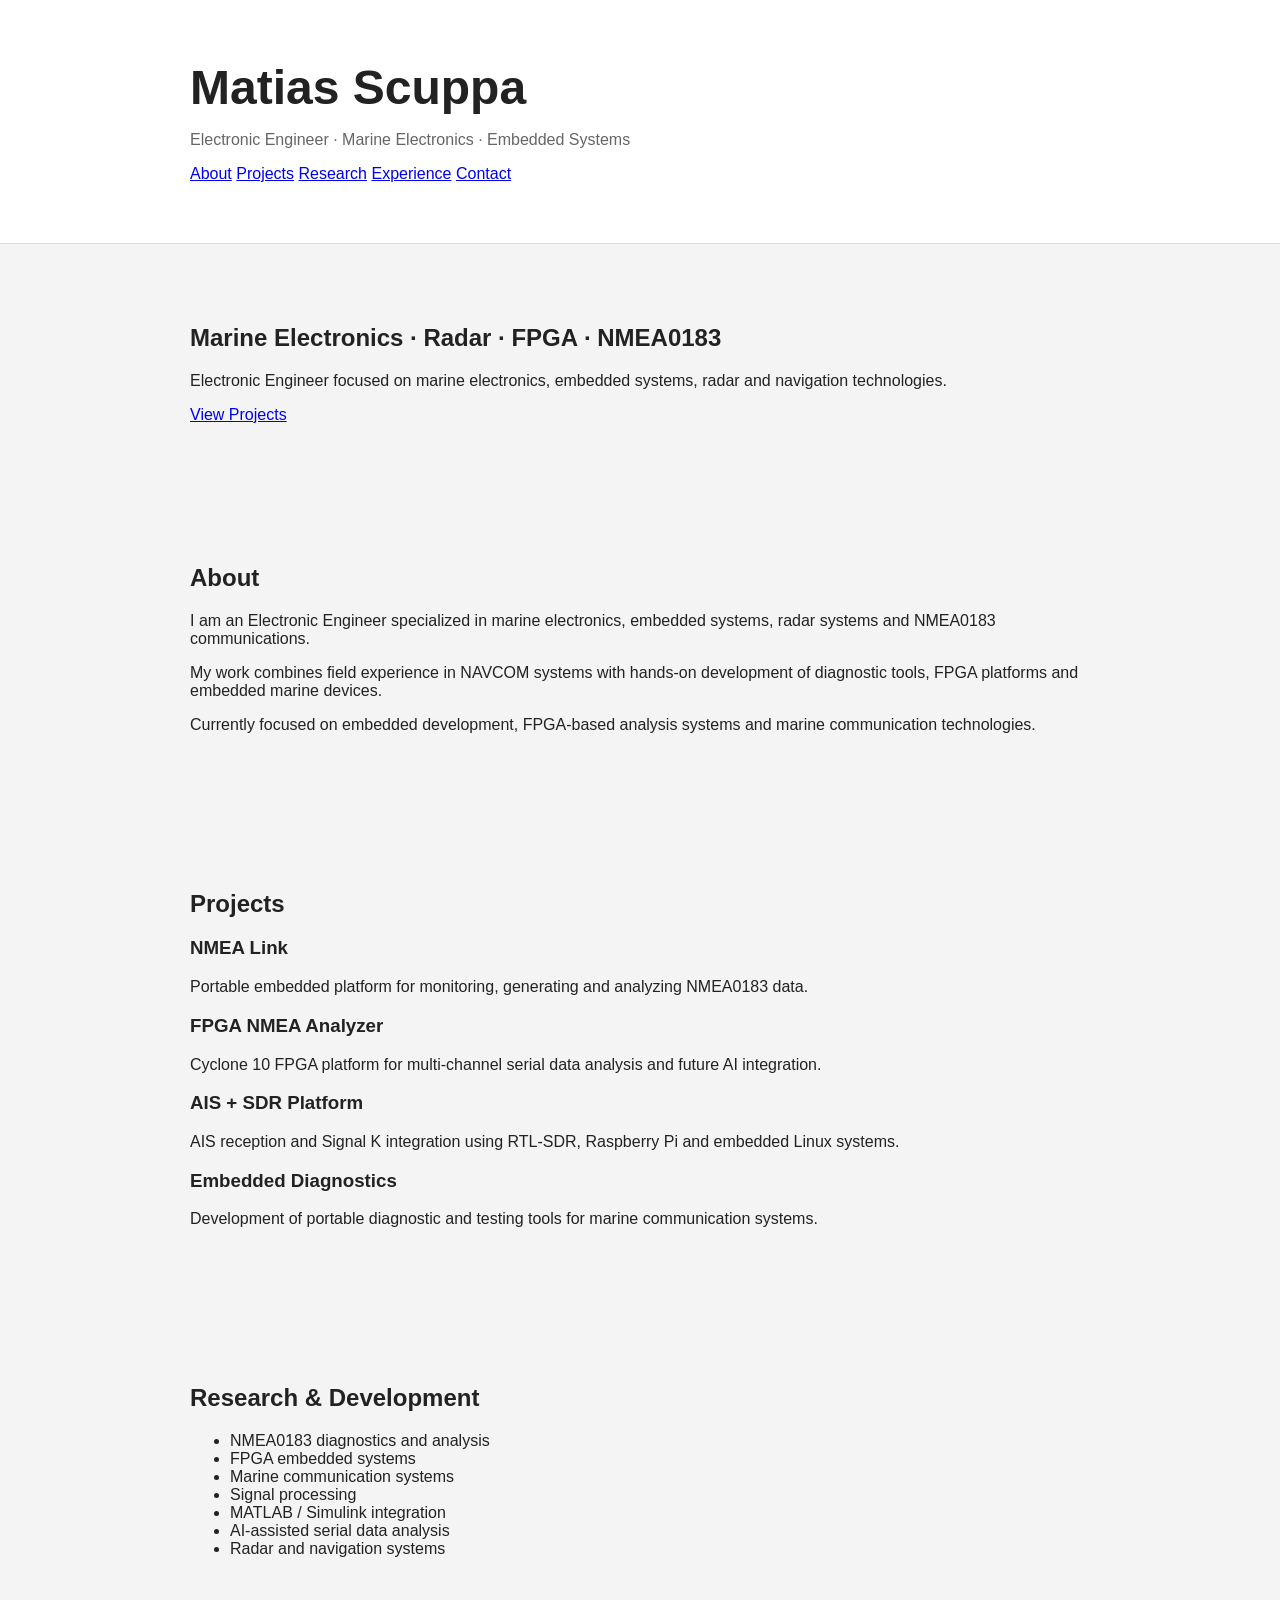
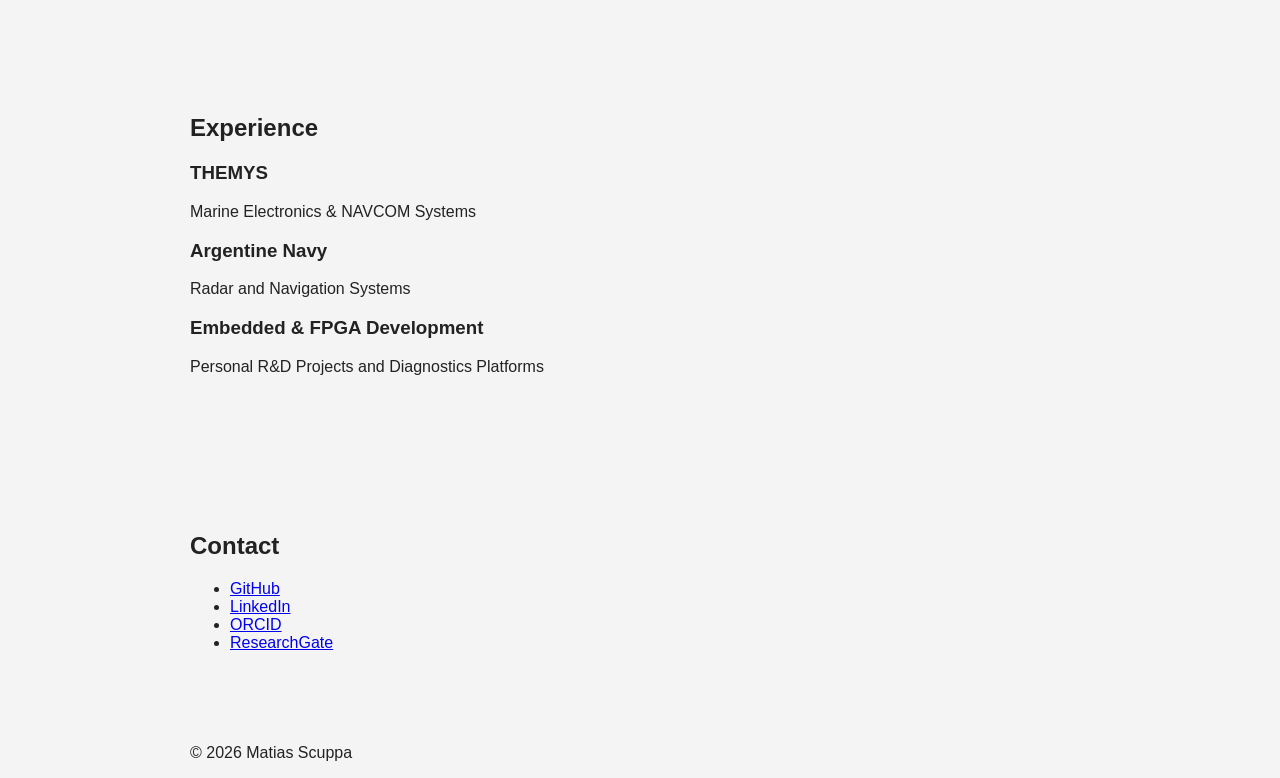
==== index.html @ 129d57f4 "New portfolio design" ====
<!DOCTYPE html>
<html lang="en">

<head>
  <meta charset="UTF-8">
  <meta name="viewport" content="width=device-width, initial-scale=1.0">
  <title>Matias Scuppa</title>
  <link rel="stylesheet" href="style.css">
</head>

<body>

  <!-- NAVBAR -->
  <header>
    <div class="container nav-container">

      <div>
        <h1 class="logo">Matias Scuppa</h1>
        <p class="subtitle">
          Electronic Engineer · Marine Electronics · Embedded Systems
        </p>
      </div>

      <nav>
        <a href="#about">About</a>
        <a href="#projects">Projects</a>
        <a href="#research">Research</a>
        <a href="#experience">Experience</a>
        <a href="#contact">Contact</a>
      </nav>

    </div>
  </header>

  <!-- HERO -->
  <section class="hero">
    <div class="container">

      <h2>
        Marine Electronics · Radar · FPGA · NMEA0183
      </h2>

      <p>
        Electronic Engineer focused on marine electronics,
        embedded systems, radar and navigation technologies.
      </p>

      <a class="button" href="#projects">
        View Projects
      </a>

    </div>
  </section>

  <!-- ABOUT -->
  <section id="about" class="container section">

    <h2>About</h2>

    <p>
      I am an Electronic Engineer specialized in marine electronics,
      embedded systems, radar systems and NMEA0183 communications.
    </p>

    <p>
      My work combines field experience in NAVCOM systems
      with hands-on development of diagnostic tools,
      FPGA platforms and embedded marine devices.
    </p>

    <p>
      Currently focused on embedded development,
      FPGA-based analysis systems and marine communication technologies.
    </p>

  </section>

  <!-- PROJECTS -->
  <section id="projects" class="container section">

    <h2>Projects</h2>

    <div class="grid">

      <div class="card">
        <h3>NMEA Link</h3>

        <p>
          Portable embedded platform for monitoring,
          generating and analyzing NMEA0183 data.
        </p>
      </div>

      <div class="card">
        <h3>FPGA NMEA Analyzer</h3>

        <p>
          Cyclone 10 FPGA platform for multi-channel
          serial data analysis and future AI integration.
        </p>
      </div>

      <div class="card">
        <h3>AIS + SDR Platform</h3>

        <p>
          AIS reception and Signal K integration using
          RTL-SDR, Raspberry Pi and embedded Linux systems.
        </p>
      </div>

      <div class="card">
        <h3>Embedded Diagnostics</h3>

        <p>
          Development of portable diagnostic and testing
          tools for marine communication systems.
        </p>
      </div>

    </div>

  </section>

  <!-- RESEARCH -->
  <section id="research" class="container section">

    <h2>Research & Development</h2>

    <div class="card">

      <ul>
        <li>NMEA0183 diagnostics and analysis</li>
        <li>FPGA embedded systems</li>
        <li>Marine communication systems</li>
        <li>Signal processing</li>
        <li>MATLAB / Simulink integration</li>
        <li>AI-assisted serial data analysis</li>
        <li>Radar and navigation systems</li>
      </ul>

    </div>

  </section>

  <!-- EXPERIENCE -->
  <section id="experience" class="container section">

    <h2>Experience</h2>

    <div class="timeline">

      <div class="timeline-item">
        <h3>THEMYS</h3>
        <p>Marine Electronics & NAVCOM Systems</p>
      </div>

      <div class="timeline-item">
        <h3>Argentine Navy</h3>
        <p>Radar and Navigation Systems</p>
      </div>

      <div class="timeline-item">
        <h3>Embedded & FPGA Development</h3>
        <p>Personal R&D Projects and Diagnostics Platforms</p>
      </div>

    </div>

  </section>

  <!-- CONTACT -->
  <section id="contact" class="container section">

    <h2>Contact</h2>

    <div class="card">

      <ul class="contact-list">
        <li>
          <a href="https://github.com/matiasscuppa">
            GitHub
          </a>
        </li>

        <li>
          <a href="https://www.linkedin.com/in/matias-scuppa/">
            LinkedIn
          </a>
        </li>

        <li>
          <a href="https://orcid.org/0009-0004-0141-5766">
            ORCID
          </a>
        </li>

        <li>
          <a href="https://www.researchgate.net/profile/Matias-Scuppa">
            ResearchGate
          </a>
        </li>
      </ul>

    </div>

  </section>

  <!-- FOOTER -->
  <footer>

    <div class="container">
      <p>© 2026 Matias Scuppa</p>
    </div>

  </footer>

</body>

</html>
---- style.css ----
body {
  margin: 0;
  font-family: Arial, sans-serif;
  background: #f4f4f4;
  color: #222;
}

.container {
  width: 90%;
  max-width: 900px;
  margin: auto;
}

header {
  background: white;
  padding: 60px 0;
  border-bottom: 1px solid #ddd;
}

h1 {
  margin: 0;
  font-size: 48px;
}

.subtitle {
  color: #666;
}

section {
  padding: 60px 0;
}
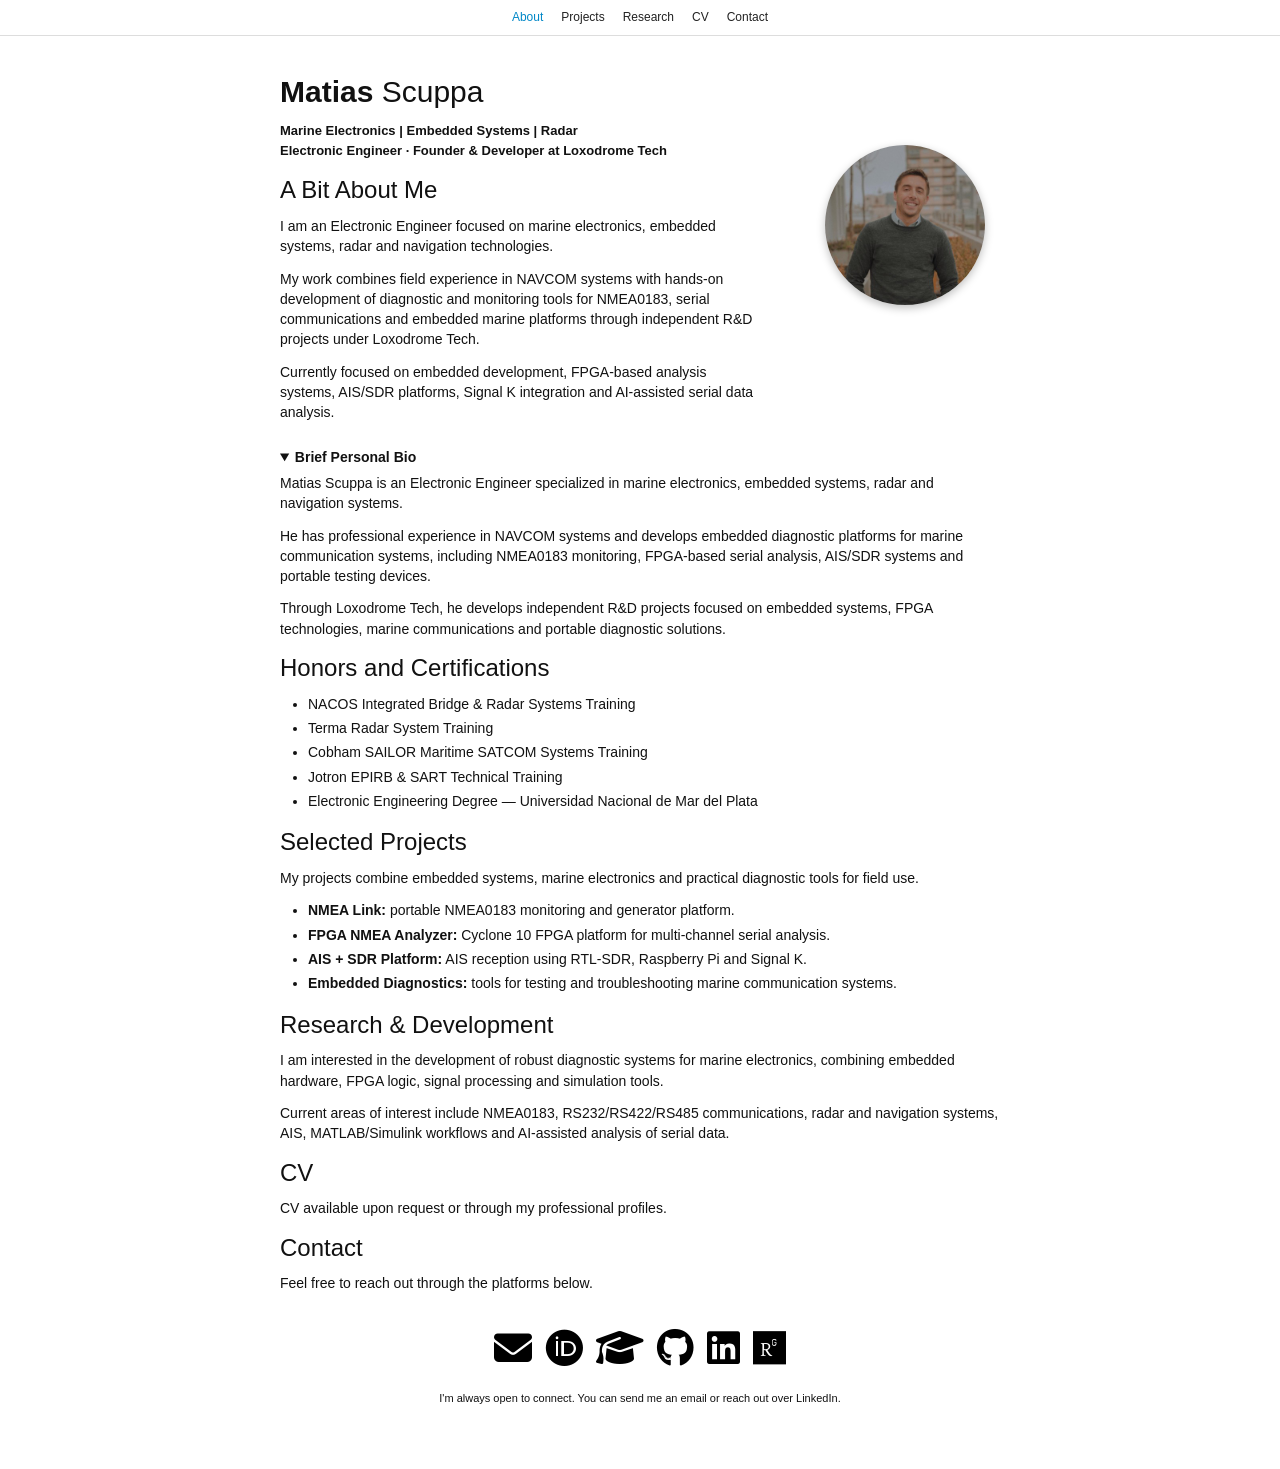
==== commit 1bc291fd: "Update portfolio website" ====
--- a/index.html
+++ b/index.html
@@ -2,218 +2,241 @@
 <html lang="en">
 
 <head>
-  <meta charset="UTF-8">
-  <meta name="viewport" content="width=device-width, initial-scale=1.0">
+  <meta charset="UTF-8" />
+  <meta name="viewport" content="width=device-width, initial-scale=1.0" />
+
   <title>Matias Scuppa</title>
-  <link rel="stylesheet" href="style.css">
+
+  <link rel="stylesheet" href="style.css" />
+
+  <link rel="stylesheet"
+        href="https://cdnjs.cloudflare.com/ajax/libs/font-awesome/6.5.1/css/all.min.css">
 </head>
 
 <body>
 
-  <!-- NAVBAR -->
-  <header>
-    <div class="container nav-container">
-
-      <div>
-        <h1 class="logo">Matias Scuppa</h1>
-        <p class="subtitle">
-          Electronic Engineer · Marine Electronics · Embedded Systems
-        </p>
+  <!-- TOP NAVIGATION -->
+  <nav class="top-nav">
+    <a href="#about" class="active">About</a>
+    <a href="#projects">Projects</a>
+    <a href="#research">Research</a>
+    <a href="#cv">CV</a>
+    <a href="#contact">Contact</a>
+  </nav>
+
+  <main class="page">
+
+    <!-- INTRO -->
+    <section id="about" class="intro">
+
+      <div class="intro-text">
+
+        <h1>
+          <strong>Matias</strong> Scuppa
+        </h1>
+
+        <p class="tagline">
+          Marine Electronics | Embedded Systems | Radar
+        </p>
+
+        <p class="role">
+          Electronic Engineer · Founder & Developer at Loxodrome Tech
+        </p>
+
+        <h2>A Bit About Me</h2>
+
+        <p>
+          I am an Electronic Engineer focused on marine electronics,
+          embedded systems, radar and navigation technologies.
+        </p>
+
+        <p>
+          My work combines field experience in NAVCOM systems with
+          hands-on development of diagnostic and monitoring tools for
+          NMEA0183, serial communications and embedded marine platforms
+          through independent R&D projects under Loxodrome Tech.
+        </p>
+
+        <p>
+          Currently focused on embedded development,
+          FPGA-based analysis systems, AIS/SDR platforms,
+          Signal K integration and AI-assisted serial data analysis.
+        </p>
+
       </div>
 
-      <nav>
-        <a href="#about">About</a>
-        <a href="#projects">Projects</a>
-        <a href="#research">Research</a>
-        <a href="#experience">Experience</a>
-        <a href="#contact">Contact</a>
-      </nav>
-
-    </div>
-  </header>
-
-  <!-- HERO -->
-  <section class="hero">
-    <div class="container">
-
-      <h2>
-        Marine Electronics · Radar · FPGA · NMEA0183
-      </h2>
-
-      <p>
-        Electronic Engineer focused on marine electronics,
-        embedded systems, radar and navigation technologies.
-      </p>
-
-      <a class="button" href="#projects">
-        View Projects
-      </a>
-
-    </div>
-  </section>
-
-  <!-- ABOUT -->
-  <section id="about" class="container section">
-
-    <h2>About</h2>
-
-    <p>
-      I am an Electronic Engineer specialized in marine electronics,
-      embedded systems, radar systems and NMEA0183 communications.
-    </p>
-
-    <p>
-      My work combines field experience in NAVCOM systems
-      with hands-on development of diagnostic tools,
-      FPGA platforms and embedded marine devices.
-    </p>
-
-    <p>
-      Currently focused on embedded development,
-      FPGA-based analysis systems and marine communication technologies.
-    </p>
-
-  </section>
-
-  <!-- PROJECTS -->
-  <section id="projects" class="container section">
-
-    <h2>Projects</h2>
-
-    <div class="grid">
-
-      <div class="card">
-        <h3>NMEA Link</h3>
-
-        <p>
-          Portable embedded platform for monitoring,
-          generating and analyzing NMEA0183 data.
-        </p>
+      <!-- PROFILE PHOTO -->
+      <div class="photo-box">
+        <img src="assets/profile.jpg" alt="Matias Scuppa">
       </div>
 
-      <div class="card">
-        <h3>FPGA NMEA Analyzer</h3>
-
-        <p>
-          Cyclone 10 FPGA platform for multi-channel
-          serial data analysis and future AI integration.
-        </p>
-      </div>
-
-      <div class="card">
-        <h3>AIS + SDR Platform</h3>
-
-        <p>
-          AIS reception and Signal K integration using
-          RTL-SDR, Raspberry Pi and embedded Linux systems.
-        </p>
-      </div>
-
-      <div class="card">
-        <h3>Embedded Diagnostics</h3>
-
-        <p>
-          Development of portable diagnostic and testing
-          tools for marine communication systems.
-        </p>
-      </div>
-
-    </div>
-
-  </section>
-
-  <!-- RESEARCH -->
-  <section id="research" class="container section">
-
-    <h2>Research & Development</h2>
-
-    <div class="card">
+    </section>
+
+    <!-- BIO -->
+    <section>
+
+      <details open>
+
+        <summary>
+          Brief Personal Bio
+        </summary>
+
+        <p>
+          Matias Scuppa is an Electronic Engineer specialized in marine
+          electronics, embedded systems, radar and navigation systems.
+        </p>
+
+        <p>
+          He has professional experience in NAVCOM systems and develops
+          embedded diagnostic platforms for marine communication systems,
+          including NMEA0183 monitoring, FPGA-based serial analysis,
+          AIS/SDR systems and portable testing devices.
+        </p>
+
+        <p>
+          Through Loxodrome Tech, he develops independent R&D projects
+          focused on embedded systems, FPGA technologies,
+          marine communications and portable diagnostic solutions.
+        </p>
+
+      </details>
+
+    </section>
+
+    <!-- CERTIFICATIONS -->
+    <section>
+
+      <h2>Honors and Certifications</h2>
 
       <ul>
-        <li>NMEA0183 diagnostics and analysis</li>
-        <li>FPGA embedded systems</li>
-        <li>Marine communication systems</li>
-        <li>Signal processing</li>
-        <li>MATLAB / Simulink integration</li>
-        <li>AI-assisted serial data analysis</li>
-        <li>Radar and navigation systems</li>
+        <li>NACOS Integrated Bridge & Radar Systems Training</li>
+        <li>Terma Radar System Training</li>
+        <li>Cobham SAILOR Maritime SATCOM Systems Training</li>
+        <li>Jotron EPIRB & SART Technical Training</li>
+        <li>Electronic Engineering Degree — Universidad Nacional de Mar del Plata</li>
       </ul>
 
-    </div>
-
-  </section>
-
-  <!-- EXPERIENCE -->
-  <section id="experience" class="container section">
-
-    <h2>Experience</h2>
-
-    <div class="timeline">
-
-      <div class="timeline-item">
-        <h3>THEMYS</h3>
-        <p>Marine Electronics & NAVCOM Systems</p>
-      </div>
-
-      <div class="timeline-item">
-        <h3>Argentine Navy</h3>
-        <p>Radar and Navigation Systems</p>
-      </div>
-
-      <div class="timeline-item">
-        <h3>Embedded & FPGA Development</h3>
-        <p>Personal R&D Projects and Diagnostics Platforms</p>
-      </div>
-
-    </div>
-
-  </section>
-
-  <!-- CONTACT -->
-  <section id="contact" class="container section">
-
-    <h2>Contact</h2>
-
-    <div class="card">
-
-      <ul class="contact-list">
-        <li>
-          <a href="https://github.com/matiasscuppa">
-            GitHub
-          </a>
-        </li>
-
-        <li>
-          <a href="https://www.linkedin.com/in/matias-scuppa/">
-            LinkedIn
-          </a>
-        </li>
-
-        <li>
-          <a href="https://orcid.org/0009-0004-0141-5766">
-            ORCID
-          </a>
-        </li>
-
-        <li>
-          <a href="https://www.researchgate.net/profile/Matias-Scuppa">
-            ResearchGate
-          </a>
-        </li>
+    </section>
+
+    <!-- PROJECTS -->
+    <section id="projects">
+
+      <h2>Selected Projects</h2>
+
+      <p>
+        My projects combine embedded systems,
+        marine electronics and practical diagnostic tools for field use.
+      </p>
+
+      <ul>
+
+        <li>
+          <strong>NMEA Link:</strong>
+          portable NMEA0183 monitoring and generator platform.
+        </li>
+
+        <li>
+          <strong>FPGA NMEA Analyzer:</strong>
+          Cyclone 10 FPGA platform for multi-channel serial analysis.
+        </li>
+
+        <li>
+          <strong>AIS + SDR Platform:</strong>
+          AIS reception using RTL-SDR, Raspberry Pi and Signal K.
+        </li>
+
+        <li>
+          <strong>Embedded Diagnostics:</strong>
+          tools for testing and troubleshooting marine communication systems.
+        </li>
+
       </ul>
 
-    </div>
-
-  </section>
-
-  <!-- FOOTER -->
-  <footer>
-
-    <div class="container">
-      <p>© 2026 Matias Scuppa</p>
-    </div>
-
-  </footer>
+    </section>
+
+    <!-- RESEARCH -->
+    <section id="research">
+
+      <h2>Research & Development</h2>
+
+      <p>
+        I am interested in the development of robust diagnostic systems
+        for marine electronics, combining embedded hardware,
+        FPGA logic, signal processing and simulation tools.
+      </p>
+
+      <p>
+        Current areas of interest include NMEA0183,
+        RS232/RS422/RS485 communications,
+        radar and navigation systems,
+        AIS, MATLAB/Simulink workflows
+        and AI-assisted analysis of serial data.
+      </p>
+
+    </section>
+
+    <!-- CV -->
+    <section id="cv">
+
+      <h2>CV</h2>
+
+      <p>
+        CV available upon request or through my professional profiles.
+      </p>
+
+    </section>
+
+    <!-- CONTACT -->
+    <section id="contact">
+
+      <h2>Contact</h2>
+
+      <p>
+        Feel free to reach out through the platforms below.
+      </p>
+
+    </section>
+
+    <!-- SOCIAL ICONS -->
+    <section class="social">
+
+      <a href="mailto:matiasscuppa@gmail.com">
+        <i class="fa-solid fa-envelope"></i>
+      </a>
+
+      <a href="https://orcid.org/0009-0004-0141-5766">
+        <i class="fa-brands fa-orcid"></i>
+      </a>
+
+      <a href="https://scholar.google.com/citations?hl=es&user=ks8voxEAAAAJ&view_op=list_works&sortby=title">
+        <i class="fa-solid fa-graduation-cap"></i>
+      </a>
+
+      <a href="https://github.com/matiasscuppa">
+        <i class="fa-brands fa-github"></i>
+      </a>
+
+      <a href="https://www.linkedin.com/in/matias-scuppa/">
+        <i class="fa-brands fa-linkedin"></i>
+      </a>
+
+      <a href="https://www.researchgate.net/profile/Matias-Scuppa">
+        <i class="fa-brands fa-researchgate"></i>
+      </a>
+
+    </section>
+
+    <!-- FOOTER -->
+    <footer>
+
+      <p>
+        I'm always open to connect. You can send me an email
+        or reach out over LinkedIn.
+      </p>
+
+    </footer>
+
+  </main>
 
 </body>
 
--- a/style.css
+++ b/style.css
@@ -1,31 +1,163 @@
+* {
+  box-sizing: border-box;
+}
+
 body {
   margin: 0;
-  font-family: Arial, sans-serif;
-  background: #f4f4f4;
-  color: #222;
+  font-family: Arial, Helvetica, sans-serif;
+  background: #ffffff;
+  color: #111;
+  font-size: 14px;
+  line-height: 1.45;
 }
 
-.container {
-  width: 90%;
-  max-width: 900px;
-  margin: auto;
+.top-nav {
+  width: 100%;
+  height: 36px;
+  border-bottom: 1px solid #ddd;
+  display: flex;
+  justify-content: center;
+  align-items: center;
+  gap: 18px;
+  font-size: 12px;
 }
 
-header {
-  background: white;
-  padding: 60px 0;
-  border-bottom: 1px solid #ddd;
+.top-nav a {
+  color: #222;
+  text-decoration: none;
+}
+
+.top-nav a:hover,
+.top-nav .active {
+  color: #0087c7;
+}
+
+.page {
+  max-width: 760px;
+  margin: 0 auto;
+  padding: 34px 20px 50px;
+}
+
+.intro {
+  display: grid;
+  grid-template-columns: 1fr 190px;
+  gap: 50px;
+  align-items: start;
 }
 
 h1 {
-  margin: 0;
-  font-size: 48px;
+  font-size: 30px;
+  font-weight: 300;
+  margin: 0 0 8px;
 }
 
-.subtitle {
-  color: #666;
+h1 strong {
+  font-weight: 700;
+}
+
+.tagline {
+  font-weight: 700;
+  margin: 0;
+  font-size: 13px;
+}
+
+.role {
+  font-weight: 700;
+  margin: 2px 0 12px;
+  font-size: 13px;
+}
+
+h2 {
+  font-size: 24px;
+  font-weight: 400;
+  margin: 12px 0 8px;
+}
+
+p {
+  margin: 0 0 12px;
+}
+
+.photo-box {
+  display: flex;
+  justify-content: center;
+  padding-top: 75px;
+}
+
+.photo-box img {
+  width: 160px;
+  height: 160px;
+  border-radius: 50%;
+  object-fit: cover;
+  box-shadow: 0 3px 8px rgba(0, 0, 0, 0.25);
+}
+
+details {
+  margin-top: 12px;
+}
+
+summary {
+  font-weight: 700;
+  cursor: pointer;
+  margin-bottom: 6px;
+}
+
+ul {
+  margin-top: 6px;
+  padding-left: 28px;
+}
+
+li {
+  margin-bottom: 4px;
 }
 
 section {
-  padding: 60px 0;
+  margin-bottom: 12px;
+}
+
+a {
+  color: #0087c7;
+}
+
+.social {
+  display: flex;
+  justify-content: center;
+  gap: 13px;
+  margin-top: 28px;
+  margin-bottom: 14px;
+}
+
+.social a {
+  color: #000;
+  font-size: 38px;
+  text-decoration: none;
+}
+
+.social a:hover {
+  color: #0087c7;
+}
+
+footer {
+  text-align: center;
+  font-size: 11px;
+  margin-top: 10px;
+}
+
+@media (max-width: 700px) {
+  .intro {
+    grid-template-columns: 1fr;
+  }
+
+  .photo-box {
+    padding-top: 10px;
+    justify-content: flex-start;
+  }
+
+  .top-nav {
+    gap: 12px;
+    font-size: 11px;
+  }
+
+  .social a {
+    font-size: 32px;
+  }
 }
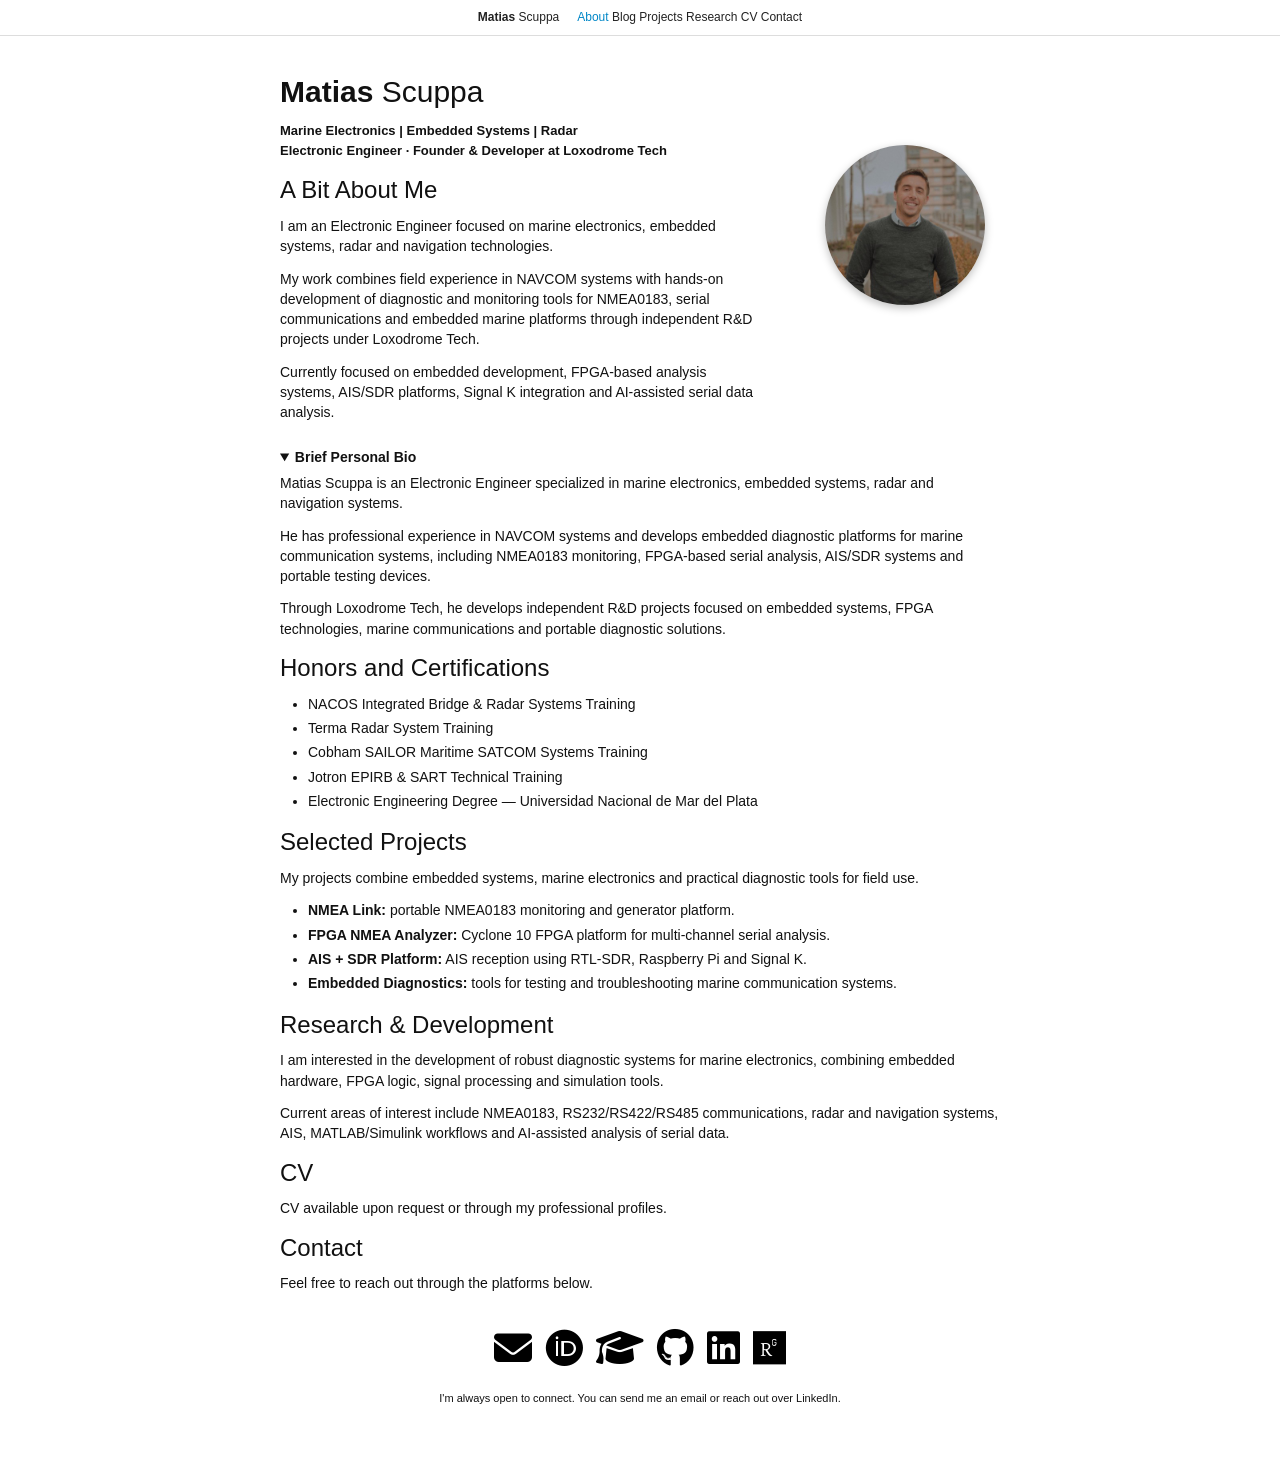
==== commit 77a59311: "Add blog page" ====
--- a/index.html
+++ b/index.html
@@ -7,6 +7,9 @@
 
   <title>Matias Scuppa</title>
 
+  <!-- ENGINEER FAVICON -->
+  <link rel="icon" href="data:image/svg+xml,<svg xmlns=%22http://www.w3.org/2000/svg%22 viewBox=%220 0 100 100%22><text y=%22.9em%22 font-size=%2290%22>👨‍💻</text></svg>">
+
   <link rel="stylesheet" href="style.css" />
 
   <link rel="stylesheet"
@@ -17,11 +20,22 @@
 
   <!-- TOP NAVIGATION -->
   <nav class="top-nav">
-    <a href="#about" class="active">About</a>
-    <a href="#projects">Projects</a>
-    <a href="#research">Research</a>
-    <a href="#cv">CV</a>
-    <a href="#contact">Contact</a>
+
+    <div class="nav-name">
+      <a href="index.html">
+        <strong>Matias</strong> Scuppa
+      </a>
+    </div>
+
+    <div class="nav-links">
+      <a href="#about" class="active">About</a>
+      <a href="blog.html">Blog</a>
+      <a href="#projects">Projects</a>
+      <a href="#research">Research</a>
+      <a href="#cv">CV</a>
+      <a href="#contact">Contact</a>
+    </div>
+
   </nav>
 
   <main class="page">
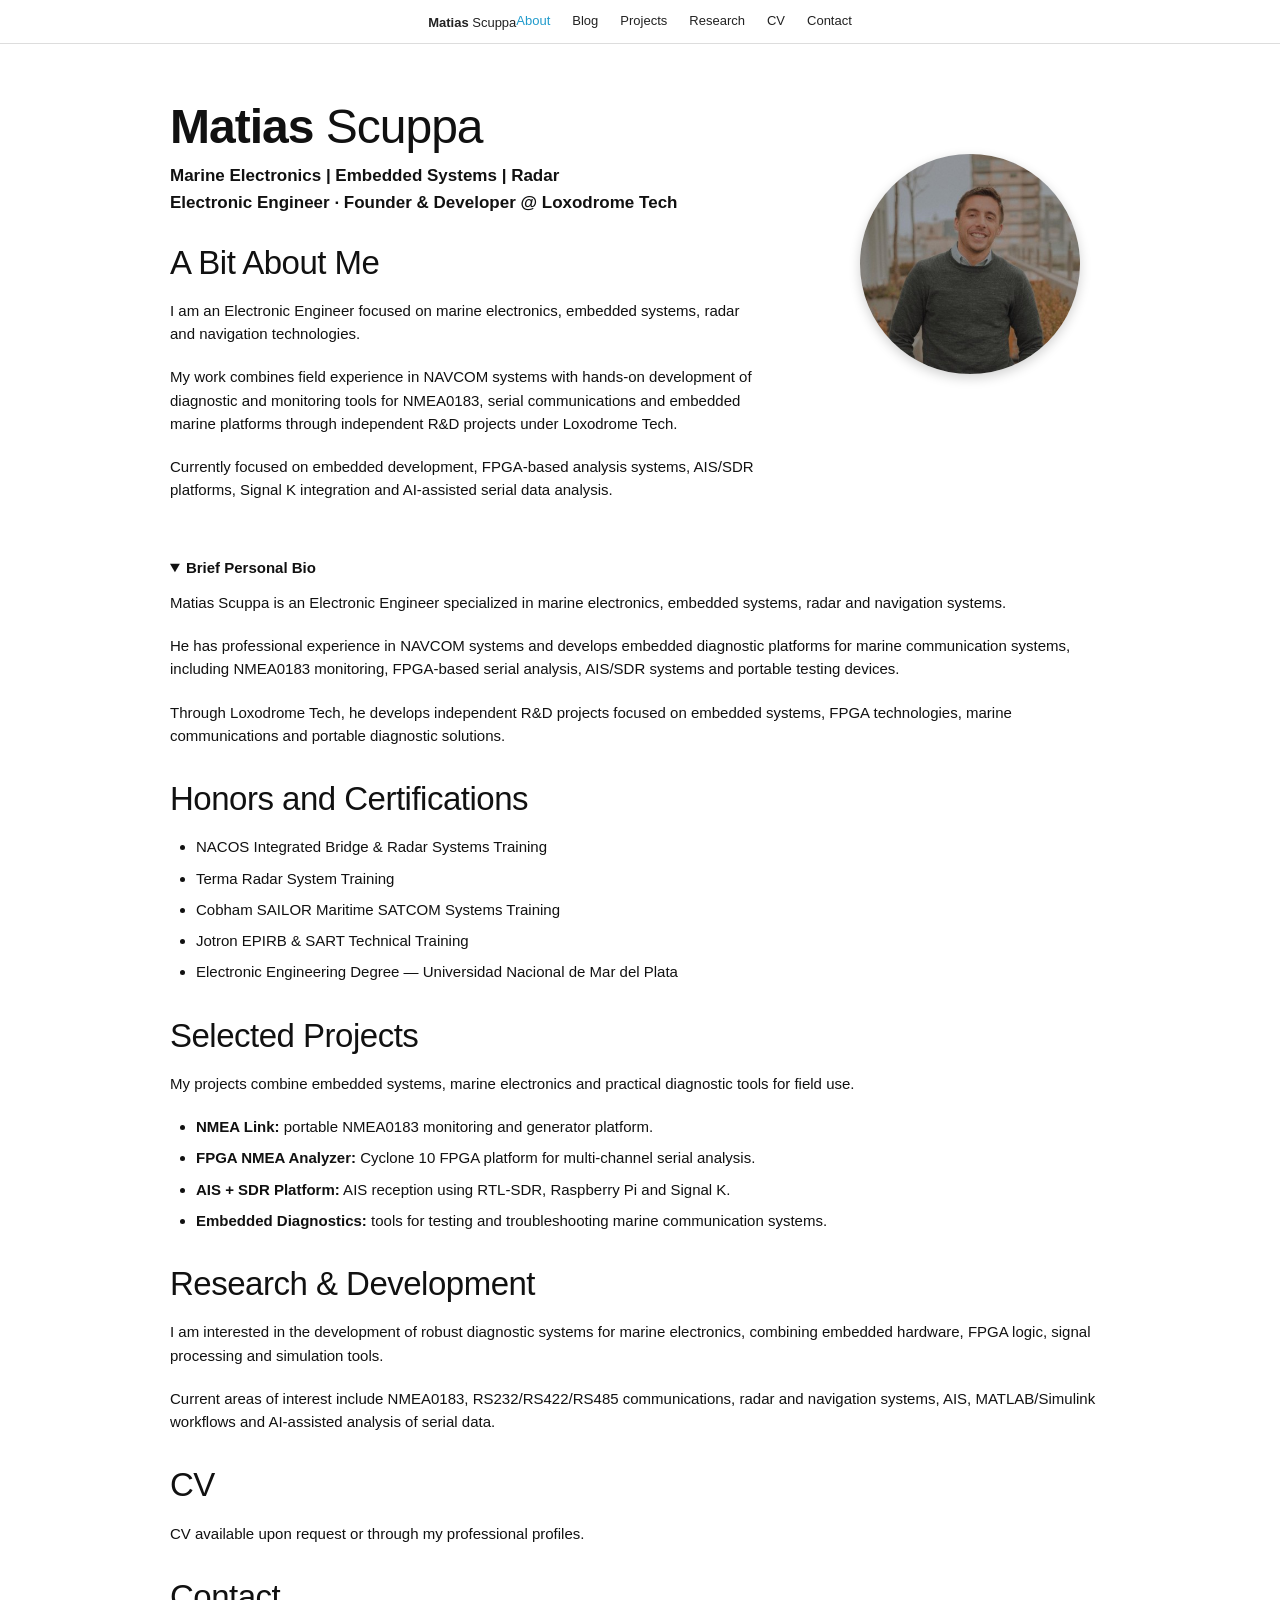
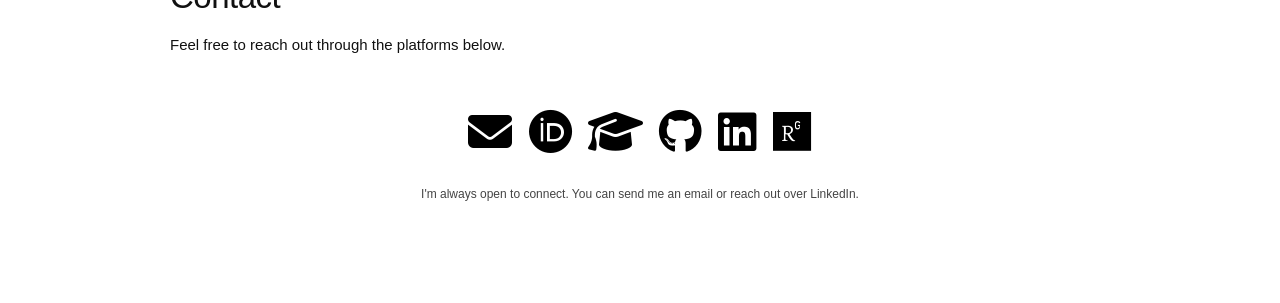
==== commit 8fc3cbb2: "Improve academic layout styling" ====
--- a/index.html
+++ b/index.html
@@ -54,7 +54,7 @@
         </p>
 
         <p class="role">
-          Electronic Engineer · Founder & Developer at Loxodrome Tech
+          Electronic Engineer · Founder & Developer @ Loxodrome Tech
         </p>
 
         <h2>A Bit About Me</h2>
--- a/style.css
+++ b/style.css
@@ -4,160 +4,274 @@
 
 body {
   margin: 0;
-  font-family: Arial, Helvetica, sans-serif;
+  padding: 0;
   background: #ffffff;
   color: #111;
-  font-size: 14px;
-  line-height: 1.45;
-}
+  font-family: "Helvetica Neue", Helvetica, Arial, sans-serif;
+  font-size: 15px;
+  line-height: 1.55;
+  font-weight: 400;
+}
+
+/* TOP NAVBAR */
 
 .top-nav {
   width: 100%;
-  height: 36px;
-  border-bottom: 1px solid #ddd;
+  height: 44px;
+  border-bottom: 1px solid #dddddd;
+
   display: flex;
   justify-content: center;
   align-items: center;
-  gap: 18px;
-  font-size: 12px;
+}
+
+.nav-links {
+  display: flex;
+  gap: 22px;
 }
 
 .top-nav a {
+  text-decoration: none;
   color: #222;
-  text-decoration: none;
+  font-size: 13px;
+  font-weight: 400;
 }
 
 .top-nav a:hover,
-.top-nav .active {
-  color: #0087c7;
-}
+.top-nav a.active {
+  color: #1f9acb;
+}
+
+/* MAIN PAGE */
 
 .page {
-  max-width: 760px;
+  max-width: 980px;
   margin: 0 auto;
-  padding: 34px 20px 50px;
-}
+  padding: 58px 20px 80px;
+}
+
+/* INTRO */
 
 .intro {
   display: grid;
-  grid-template-columns: 1fr 190px;
-  gap: 50px;
+  grid-template-columns: 1fr 280px;
+  gap: 70px;
   align-items: start;
 }
 
+.intro-text {
+  max-width: 620px;
+}
+
+/* NAME */
+
 h1 {
-  font-size: 30px;
-  font-weight: 300;
-  margin: 0 0 8px;
+  margin: 0 0 12px;
+  font-size: 48px;
+  line-height: 1.05;
+  font-weight: 300;
+  letter-spacing: -1px;
 }
 
 h1 strong {
   font-weight: 700;
 }
 
+/* SUBTITLE */
+
 .tagline {
-  font-weight: 700;
   margin: 0;
-  font-size: 13px;
+  font-size: 17px;
+  font-weight: 700;
+  line-height: 1.4;
 }
 
 .role {
-  font-weight: 700;
-  margin: 2px 0 12px;
-  font-size: 13px;
-}
+  margin-top: 2px;
+  margin-bottom: 28px;
+  font-size: 17px;
+  font-weight: 700;
+}
+
+/* SECTION TITLES */
 
 h2 {
-  font-size: 24px;
-  font-weight: 400;
-  margin: 12px 0 8px;
-}
+  margin-top: 0;
+  margin-bottom: 18px;
+
+  font-size: 33px;
+  line-height: 1.1;
+  font-weight: 300;
+  letter-spacing: -0.5px;
+}
+
+/* TEXT */
 
 p {
-  margin: 0 0 12px;
-}
+  margin-top: 0;
+  margin-bottom: 20px;
+}
+
+/* PROFILE IMAGE */
 
 .photo-box {
   display: flex;
   justify-content: center;
-  padding-top: 75px;
+  padding-top: 52px;
 }
 
 .photo-box img {
-  width: 160px;
-  height: 160px;
+  width: 220px;
+  height: 220px;
+
+  object-fit: cover;
+
   border-radius: 50%;
-  object-fit: cover;
-  box-shadow: 0 3px 8px rgba(0, 0, 0, 0.25);
-}
+
+  box-shadow: 0 4px 12px rgba(0, 0, 0, 0.18);
+}
+
+/* DETAILS */
 
 details {
-  margin-top: 12px;
+  margin-top: 18px;
 }
 
 summary {
-  font-weight: 700;
   cursor: pointer;
-  margin-bottom: 6px;
-}
+  font-weight: 700;
+  margin-bottom: 12px;
+}
+
+/* LISTS */
 
 ul {
-  margin-top: 6px;
-  padding-left: 28px;
+  padding-left: 26px;
 }
 
 li {
-  margin-bottom: 4px;
-}
+  margin-bottom: 8px;
+}
+
+/* SECTIONS */
 
 section {
-  margin-bottom: 12px;
-}
+  margin-bottom: 34px;
+}
+
+/* LINKS */
 
 a {
-  color: #0087c7;
-}
+  color: #1f9acb;
+}
+
+/* SOCIAL */
 
 .social {
   display: flex;
   justify-content: center;
-  gap: 13px;
-  margin-top: 28px;
-  margin-bottom: 14px;
+  gap: 16px;
+
+  margin-top: 42px;
+  margin-bottom: 18px;
 }
 
 .social a {
   color: #000;
-  font-size: 38px;
   text-decoration: none;
+  font-size: 44px;
 }
 
 .social a:hover {
-  color: #0087c7;
-}
+  color: #1f9acb;
+}
+
+/* FOOTER */
 
 footer {
   text-align: center;
-  font-size: 11px;
-  margin-top: 10px;
-}
-
-@media (max-width: 700px) {
+  font-size: 12px;
+  color: #444;
+
+  margin-top: 18px;
+}
+
+/* BLOG PAGE */
+
+.blog-page {
+  max-width: 980px;
+  margin: 0 auto;
+  padding: 70px 20px 80px;
+}
+
+.blog-hero {
+  text-align: center;
+  margin-bottom: 90px;
+}
+
+.blog-hero h1 {
+  font-size: 92px;
+  line-height: 0.95;
+  font-weight: 300;
+  color: #1f9acb;
+
+  margin-bottom: 26px;
+}
+
+.blog-hero p {
+  font-size: 28px;
+  font-weight: 300;
+}
+
+.blog-list {
+  border-top: 1px solid #dddddd;
+}
+
+.blog-post {
+  padding: 42px 0;
+  border-bottom: 1px solid #dddddd;
+}
+
+.blog-post h2 {
+  font-size: 28px;
+  margin-bottom: 12px;
+}
+
+.post-meta {
+  margin-top: 14px;
+
+  display: flex;
+  gap: 10px;
+  flex-wrap: wrap;
+
+  color: #777;
+  font-size: 14px;
+}
+
+/* RESPONSIVE */
+
+@media (max-width: 850px) {
+
   .intro {
     grid-template-columns: 1fr;
+    gap: 30px;
   }
 
   .photo-box {
-    padding-top: 10px;
     justify-content: flex-start;
-  }
-
-  .top-nav {
-    gap: 12px;
-    font-size: 11px;
-  }
-
-  .social a {
-    font-size: 32px;
-  }
+    padding-top: 0;
+  }
+
+  .blog-hero h1 {
+    font-size: 56px;
+  }
+
+  h1 {
+    font-size: 40px;
+  }
+
+  h2 {
+    font-size: 28px;
+  }
+
 }
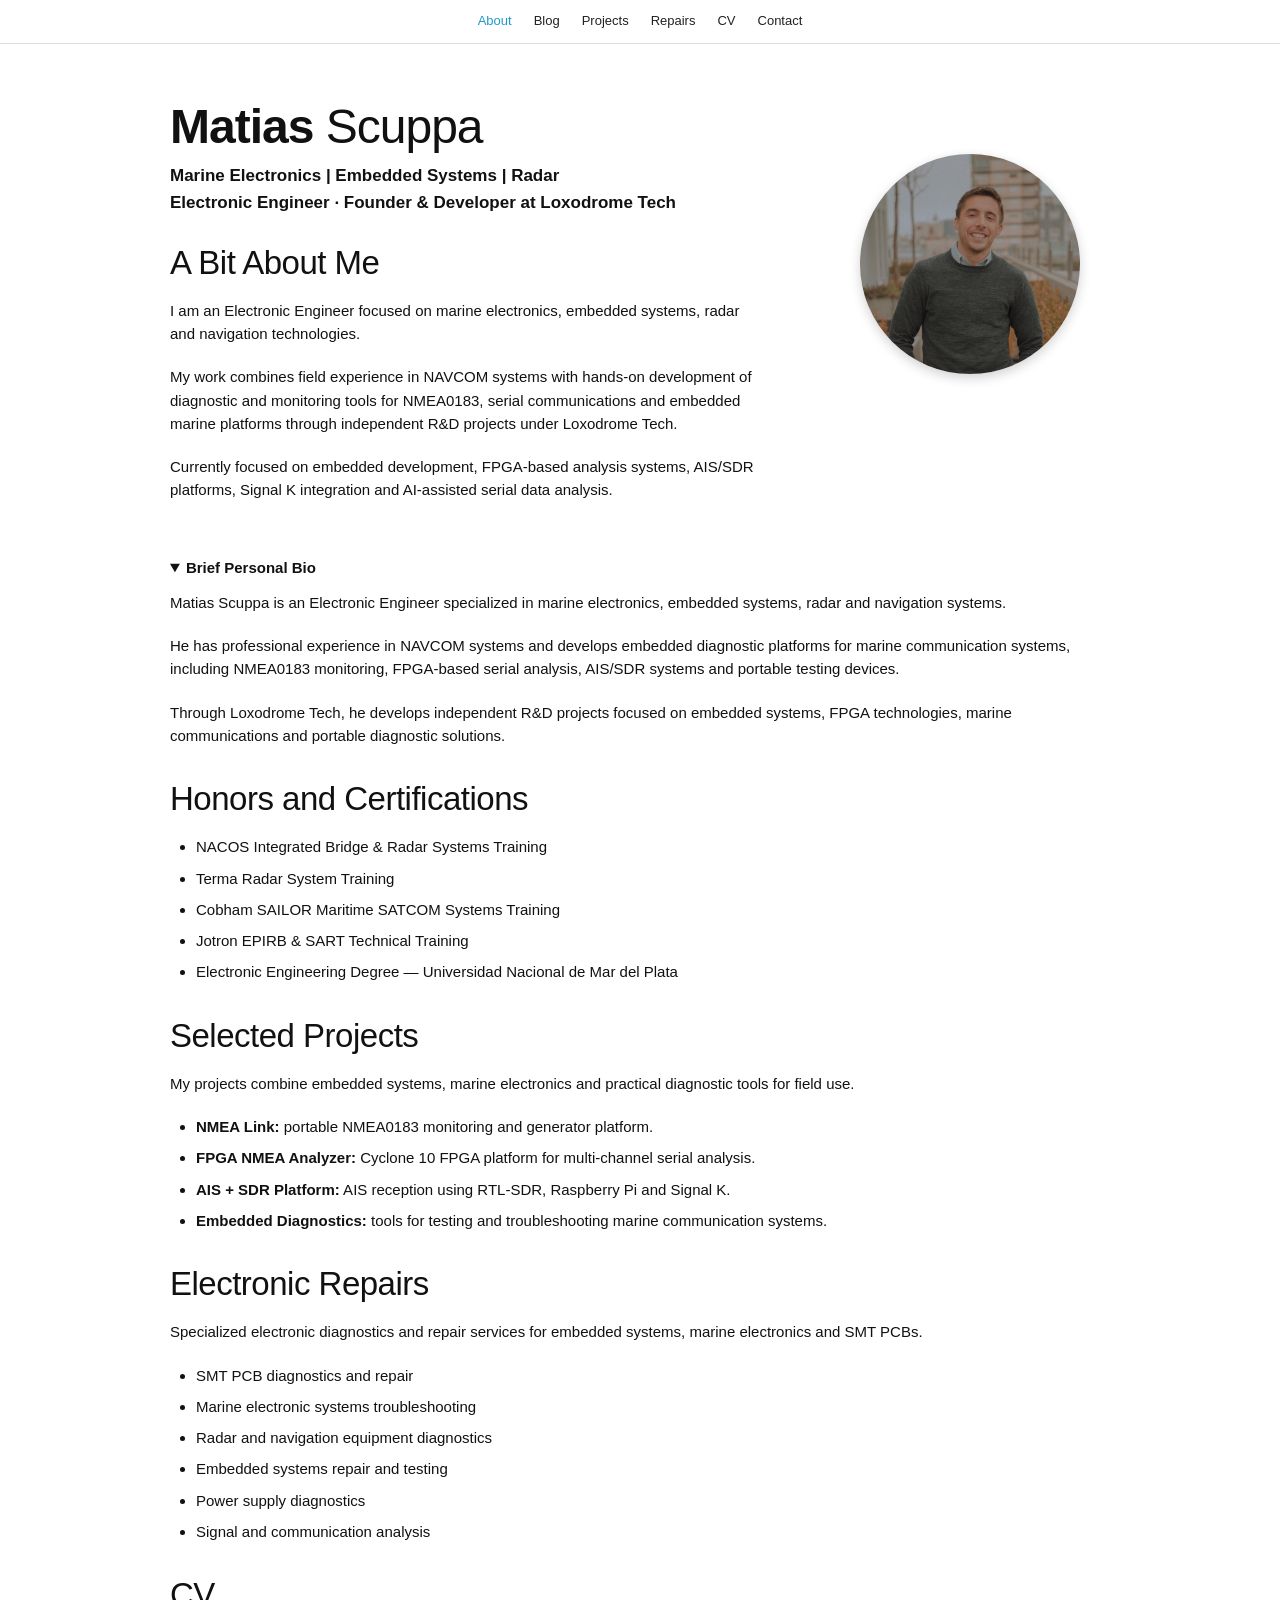
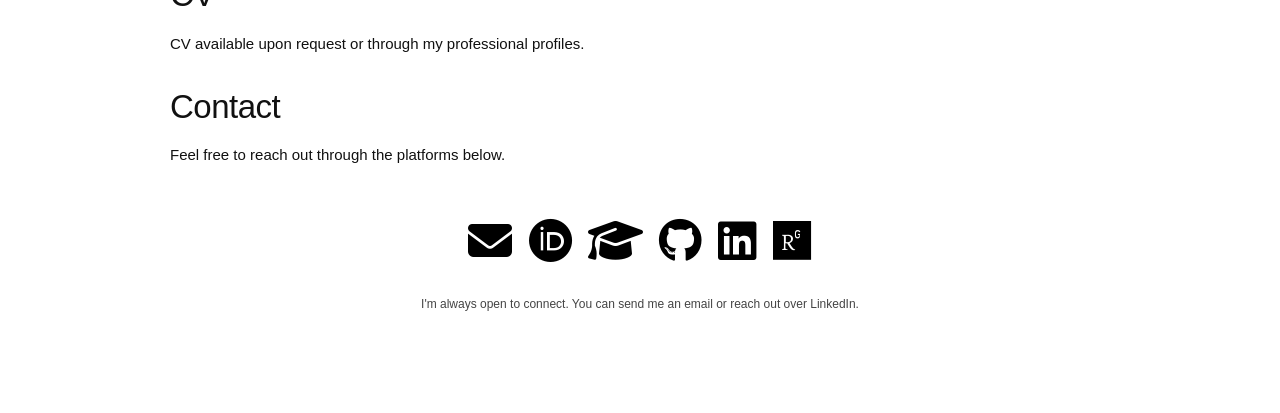
==== commit 6e88f7ae: "Improve academic layout styling" ====
--- a/index.html
+++ b/index.html
@@ -20,18 +20,12 @@
 
   <!-- TOP NAVIGATION -->
   <nav class="top-nav">
-
-    <div class="nav-name">
-      <a href="index.html">
-        <strong>Matias</strong> Scuppa
-      </a>
-    </div>
 
     <div class="nav-links">
       <a href="#about" class="active">About</a>
       <a href="blog.html">Blog</a>
       <a href="#projects">Projects</a>
-      <a href="#research">Research</a>
+      <a href="#repairs">Repairs</a>
       <a href="#cv">CV</a>
       <a href="#contact">Contact</a>
     </div>
@@ -54,7 +48,7 @@
         </p>
 
         <p class="role">
-          Electronic Engineer · Founder & Developer @ Loxodrome Tech
+          Electronic Engineer · Founder & Developer at Loxodrome Tech
         </p>
 
         <h2>A Bit About Me</h2>
@@ -168,24 +162,24 @@
 
     </section>
 
-    <!-- RESEARCH -->
-    <section id="research">
-
-      <h2>Research & Development</h2>
-
-      <p>
-        I am interested in the development of robust diagnostic systems
-        for marine electronics, combining embedded hardware,
-        FPGA logic, signal processing and simulation tools.
-      </p>
-
-      <p>
-        Current areas of interest include NMEA0183,
-        RS232/RS422/RS485 communications,
-        radar and navigation systems,
-        AIS, MATLAB/Simulink workflows
-        and AI-assisted analysis of serial data.
-      </p>
+    <!-- REPAIRS -->
+    <section id="repairs">
+
+      <h2>Electronic Repairs</h2>
+
+      <p>
+        Specialized electronic diagnostics and repair services
+        for embedded systems, marine electronics and SMT PCBs.
+      </p>
+
+      <ul>
+        <li>SMT PCB diagnostics and repair</li>
+        <li>Marine electronic systems troubleshooting</li>
+        <li>Radar and navigation equipment diagnostics</li>
+        <li>Embedded systems repair and testing</li>
+        <li>Power supply diagnostics</li>
+        <li>Signal and communication analysis</li>
+      </ul>
 
     </section>
 
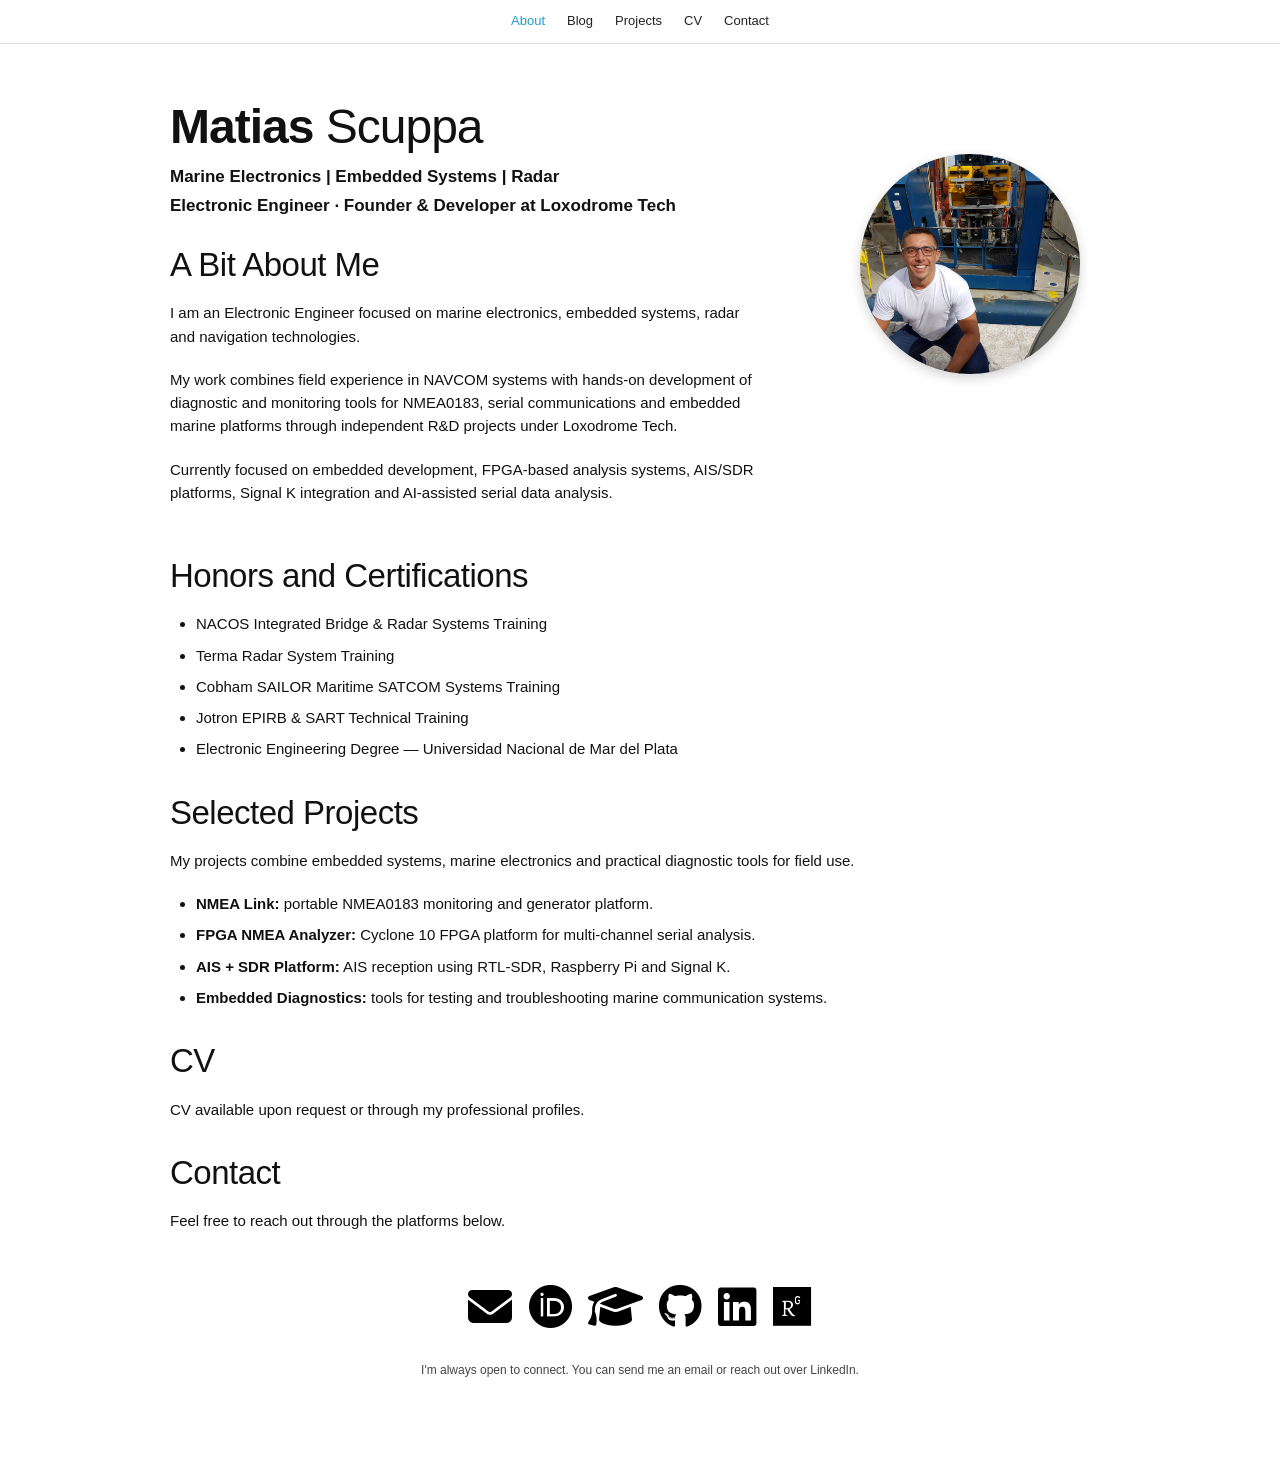
==== commit b0c20e08: "Make portfolio responsive" ====
--- a/index.html
+++ b/index.html
@@ -25,7 +25,6 @@
       <a href="#about" class="active">About</a>
       <a href="blog.html">Blog</a>
       <a href="#projects">Projects</a>
-      <a href="#repairs">Repairs</a>
       <a href="#cv">CV</a>
       <a href="#contact">Contact</a>
     </div>
@@ -75,39 +74,8 @@
 
       <!-- PROFILE PHOTO -->
       <div class="photo-box">
-        <img src="assets/profile.jpg" alt="Matias Scuppa">
+        <img src="assets/profile2.jpg" alt="Matias Scuppa">
       </div>
-
-    </section>
-
-    <!-- BIO -->
-    <section>
-
-      <details open>
-
-        <summary>
-          Brief Personal Bio
-        </summary>
-
-        <p>
-          Matias Scuppa is an Electronic Engineer specialized in marine
-          electronics, embedded systems, radar and navigation systems.
-        </p>
-
-        <p>
-          He has professional experience in NAVCOM systems and develops
-          embedded diagnostic platforms for marine communication systems,
-          including NMEA0183 monitoring, FPGA-based serial analysis,
-          AIS/SDR systems and portable testing devices.
-        </p>
-
-        <p>
-          Through Loxodrome Tech, he develops independent R&D projects
-          focused on embedded systems, FPGA technologies,
-          marine communications and portable diagnostic solutions.
-        </p>
-
-      </details>
 
     </section>
 
@@ -158,27 +126,6 @@
           tools for testing and troubleshooting marine communication systems.
         </li>
 
-      </ul>
-
-    </section>
-
-    <!-- REPAIRS -->
-    <section id="repairs">
-
-      <h2>Electronic Repairs</h2>
-
-      <p>
-        Specialized electronic diagnostics and repair services
-        for embedded systems, marine electronics and SMT PCBs.
-      </p>
-
-      <ul>
-        <li>SMT PCB diagnostics and repair</li>
-        <li>Marine electronic systems troubleshooting</li>
-        <li>Radar and navigation equipment diagnostics</li>
-        <li>Embedded systems repair and testing</li>
-        <li>Power supply diagnostics</li>
-        <li>Signal and communication analysis</li>
       </ul>
 
     </section>
--- a/style.css
+++ b/style.css
@@ -10,31 +10,32 @@
   font-family: "Helvetica Neue", Helvetica, Arial, sans-serif;
   font-size: 15px;
   line-height: 1.55;
-  font-weight: 400;
-}
-
-/* TOP NAVBAR */
+}
+
+/* NAVBAR */
 
 .top-nav {
   width: 100%;
-  height: 44px;
+  min-height: 44px;
   border-bottom: 1px solid #dddddd;
-
   display: flex;
   justify-content: center;
   align-items: center;
+  padding: 10px 16px;
 }
 
 .nav-links {
   display: flex;
+  justify-content: center;
+  align-items: center;
   gap: 22px;
+  flex-wrap: wrap;
 }
 
 .top-nav a {
   text-decoration: none;
   color: #222;
   font-size: 13px;
-  font-weight: 400;
 }
 
 .top-nav a:hover,
@@ -42,7 +43,7 @@
   color: #1f9acb;
 }
 
-/* MAIN PAGE */
+/* MAIN */
 
 .page {
   max-width: 980px;
@@ -62,8 +63,6 @@
 .intro-text {
   max-width: 620px;
 }
-
-/* NAME */
 
 h1 {
   margin: 0 0 12px;
@@ -77,13 +76,10 @@
   font-weight: 700;
 }
 
-/* SUBTITLE */
-
 .tagline {
   margin: 0;
   font-size: 17px;
   font-weight: 700;
-  line-height: 1.4;
 }
 
 .role {
@@ -93,27 +89,20 @@
   font-weight: 700;
 }
 
-/* SECTION TITLES */
-
 h2 {
   margin-top: 0;
   margin-bottom: 18px;
-
   font-size: 33px;
   line-height: 1.1;
   font-weight: 300;
   letter-spacing: -0.5px;
 }
 
-/* TEXT */
-
 p {
   margin-top: 0;
   margin-bottom: 20px;
 }
 
-/* PROFILE IMAGE */
-
 .photo-box {
   display: flex;
   justify-content: center;
@@ -123,27 +112,10 @@
 .photo-box img {
   width: 220px;
   height: 220px;
-
   object-fit: cover;
-
   border-radius: 50%;
-
   box-shadow: 0 4px 12px rgba(0, 0, 0, 0.18);
 }
-
-/* DETAILS */
-
-details {
-  margin-top: 18px;
-}
-
-summary {
-  cursor: pointer;
-  font-weight: 700;
-  margin-bottom: 12px;
-}
-
-/* LISTS */
 
 ul {
   padding-left: 26px;
@@ -153,14 +125,10 @@
   margin-bottom: 8px;
 }
 
-/* SECTIONS */
-
 section {
   margin-bottom: 34px;
 }
 
-/* LINKS */
-
 a {
   color: #1f9acb;
 }
@@ -171,7 +139,7 @@
   display: flex;
   justify-content: center;
   gap: 16px;
-
+  flex-wrap: wrap;
   margin-top: 42px;
   margin-bottom: 18px;
 }
@@ -192,7 +160,6 @@
   text-align: center;
   font-size: 12px;
   color: #444;
-
   margin-top: 18px;
 }
 
@@ -214,7 +181,6 @@
   line-height: 0.95;
   font-weight: 300;
   color: #1f9acb;
-
   margin-bottom: 26px;
 }
 
@@ -239,22 +205,23 @@
 
 .post-meta {
   margin-top: 14px;
-
   display: flex;
   gap: 10px;
   flex-wrap: wrap;
-
   color: #777;
   font-size: 14px;
 }
 
-/* RESPONSIVE */
+/* TABLET */
 
 @media (max-width: 850px) {
+  .page {
+    padding: 42px 24px 60px;
+  }
 
   .intro {
     grid-template-columns: 1fr;
-    gap: 30px;
+    gap: 28px;
   }
 
   .photo-box {
@@ -262,16 +229,85 @@
     padding-top: 0;
   }
 
+  h1 {
+    font-size: 42px;
+  }
+
+  h2 {
+    font-size: 29px;
+  }
+
   .blog-hero h1 {
-    font-size: 56px;
+    font-size: 58px;
+  }
+
+  .blog-hero p {
+    font-size: 22px;
+  }
+}
+
+/* MOBILE */
+
+@media (max-width: 520px) {
+  body {
+    font-size: 14px;
+  }
+
+  .top-nav {
+    padding: 12px 10px;
+  }
+
+  .nav-links {
+    gap: 12px;
+  }
+
+  .top-nav a {
+    font-size: 12px;
+  }
+
+  .page {
+    padding: 34px 18px 50px;
   }
 
   h1 {
-    font-size: 40px;
+    font-size: 36px;
+  }
+
+  .tagline,
+  .role {
+    font-size: 15px;
   }
 
   h2 {
-    font-size: 28px;
-  }
-
+    font-size: 26px;
+  }
+
+  .photo-box {
+    justify-content: center;
+  }
+
+  .photo-box img {
+    width: 180px;
+    height: 180px;
+  }
+
+  .social a {
+    font-size: 34px;
+  }
+
+  .blog-page {
+    padding: 45px 18px 60px;
+  }
+
+  .blog-hero {
+    margin-bottom: 50px;
+  }
+
+  .blog-hero h1 {
+    font-size: 42px;
+  }
+
+  .blog-hero p {
+    font-size: 18px;
+  }
 }
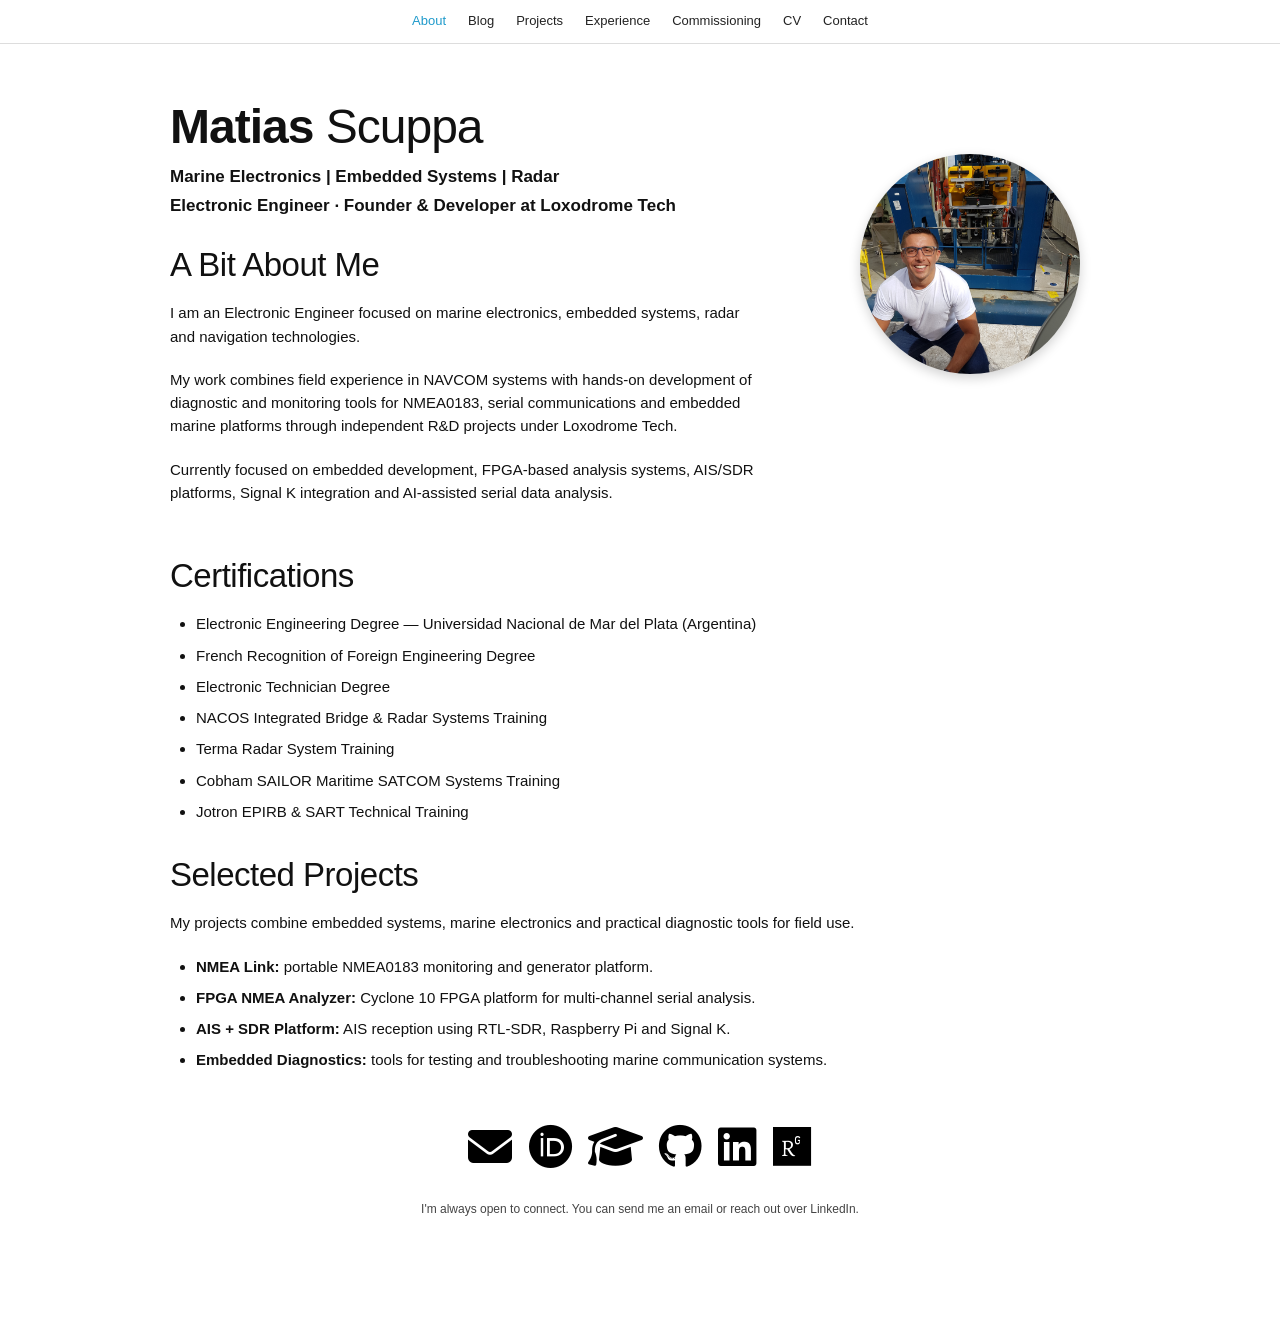
==== commit 1a705ab0: "Update certifications section" ====
--- a/index.html
+++ b/index.html
@@ -22,11 +22,13 @@
   <nav class="top-nav">
 
     <div class="nav-links">
-      <a href="#about" class="active">About</a>
+      <a href="index.html" class="active">About</a>
       <a href="blog.html">Blog</a>
-      <a href="#projects">Projects</a>
-      <a href="#cv">CV</a>
-      <a href="#contact">Contact</a>
+      <a href="projects.html">Projects</a>
+      <a href="experience.html">Experience</a>
+      <a href="commissioning.html">Commissioning</a>
+      <a href="cv.html">CV</a>
+      <a href="contact.html">Contact</a>
     </div>
 
   </nav>
@@ -74,7 +76,7 @@
 
       <!-- PROFILE PHOTO -->
       <div class="photo-box">
-        <img src="assets/profile2.jpg" alt="Matias Scuppa">
+        <img src="assets/profile.jpg" alt="Matias Scuppa">
       </div>
 
     </section>
@@ -82,20 +84,45 @@
     <!-- CERTIFICATIONS -->
     <section>
 
-      <h2>Honors and Certifications</h2>
+      <h2>Certifications</h2>
 
       <ul>
-        <li>NACOS Integrated Bridge & Radar Systems Training</li>
-        <li>Terma Radar System Training</li>
-        <li>Cobham SAILOR Maritime SATCOM Systems Training</li>
-        <li>Jotron EPIRB & SART Technical Training</li>
-        <li>Electronic Engineering Degree — Universidad Nacional de Mar del Plata</li>
+
+        <li>
+          Electronic Engineering Degree —
+          Universidad Nacional de Mar del Plata (Argentina)
+        </li>
+
+        <li>
+          French Recognition of Foreign Engineering Degree
+        </li>
+
+        <li>
+          Electronic Technician Degree
+        </li>
+
+        <li>
+          NACOS Integrated Bridge & Radar Systems Training
+        </li>
+
+        <li>
+          Terma Radar System Training
+        </li>
+
+        <li>
+          Cobham SAILOR Maritime SATCOM Systems Training
+        </li>
+
+        <li>
+          Jotron EPIRB & SART Technical Training
+        </li>
+
       </ul>
 
     </section>
 
     <!-- PROJECTS -->
-    <section id="projects">
+    <section>
 
       <h2>Selected Projects</h2>
 
@@ -130,28 +157,6 @@
 
     </section>
 
-    <!-- CV -->
-    <section id="cv">
-
-      <h2>CV</h2>
-
-      <p>
-        CV available upon request or through my professional profiles.
-      </p>
-
-    </section>
-
-    <!-- CONTACT -->
-    <section id="contact">
-
-      <h2>Contact</h2>
-
-      <p>
-        Feel free to reach out through the platforms below.
-      </p>
-
-    </section>
-
     <!-- SOCIAL ICONS -->
     <section class="social">
 
--- a/style.css
+++ b/style.css
@@ -215,6 +215,7 @@
 /* TABLET */
 
 @media (max-width: 850px) {
+
   .page {
     padding: 42px 24px 60px;
   }
@@ -225,7 +226,8 @@
   }
 
   .photo-box {
-    justify-content: flex-start;
+    order: -1;
+    justify-content: center;
     padding-top: 0;
   }
 
@@ -249,6 +251,7 @@
 /* MOBILE */
 
 @media (max-width: 520px) {
+
   body {
     font-size: 14px;
   }
@@ -283,6 +286,7 @@
   }
 
   .photo-box {
+    order: -1;
     justify-content: center;
   }
 
